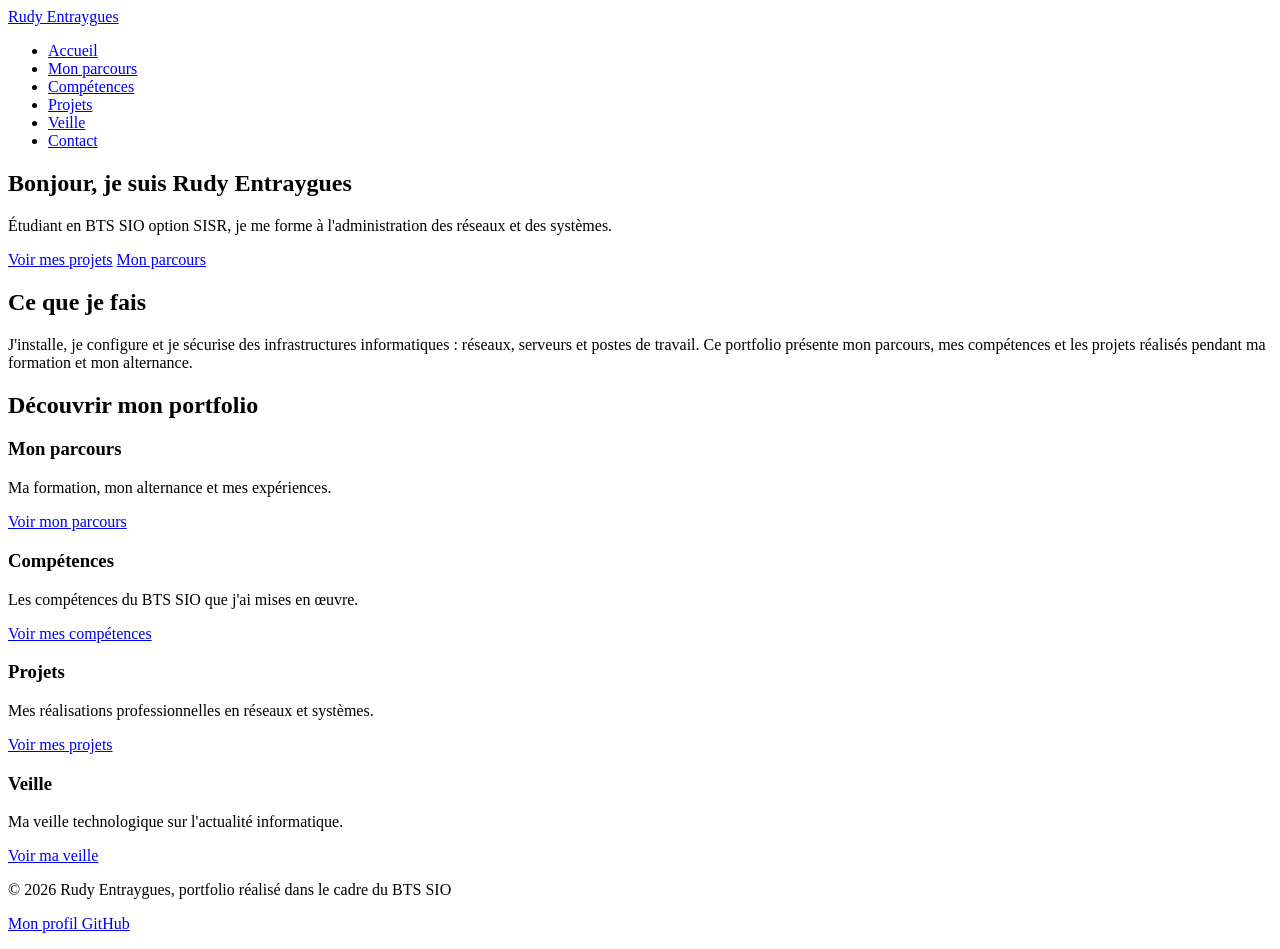
==== index.html @ b10cf6ee "feat: créer la structure HTML de la page d'accueil" ====
<!DOCTYPE html>
<html lang="fr">
<head>
    <meta charset="UTF-8">
    <meta name="viewport" content="width=device-width, initial-scale=1.0">
    <title>Rudy Entraygues | Portfolio</title>
    <meta name="description" content="Portfolio de Rudy Entraygues, étudiant en BTS SIO option SISR.">
    <link rel="stylesheet" href="css/style.css">
    <script src="js/script.js" defer></script>
</head>
<body>
    <!-- En-tête : nom du site et menu de navigation, présent sur toutes les pages -->
    <header class="en-tete">
        <a class="logo" href="index.html">Rudy Entraygues</a>

        <nav aria-label="Menu principal">
            <ul class="menu">
                <li><a href="index.html" aria-current="page">Accueil</a></li>
                <li><a href="mon-parcours.html">Mon parcours</a></li>
                <li><a href="competences.html">Compétences</a></li>
                <li><a href="projets.html">Projets</a></li>
                <li><a href="veille.html">Veille</a></li>
                <li><a href="contact.html">Contact</a></li>
            </ul>
        </nav>
    </header>

    <!-- Contenu principal de la page d'accueil -->
    <main>
        <!-- Héros : première section, présentation rapide (fond clair) -->
        <section class="heros">
            <h1>Bonjour, je suis Rudy Entraygues</h1>
            <p class="accroche">Étudiant en BTS SIO option SISR, je me forme à l'administration des réseaux et des systèmes.</p>
            <div class="boutons">
                <a class="bouton bouton-principal" href="projets.html">Voir mes projets</a>
                <a class="bouton bouton-secondaire" href="mon-parcours.html">Mon parcours</a>
            </div>
        </section>

        <!-- Présentation : ce que je fais (fond sombre) -->
        <section class="presentation">
            <h2>Ce que je fais</h2>
            <p>J'installe, je configure et je sécurise des infrastructures informatiques : réseaux, serveurs et postes de travail. Ce portfolio présente mon parcours, mes compétences et les projets réalisés pendant ma formation et mon alternance.</p>
        </section>

        <!-- Raccourcis : une carte par grande partie du portfolio (fond gris clair) -->
        <section class="raccourcis">
            <h2>Découvrir mon portfolio</h2>
            <div class="cartes">
                <article class="carte">
                    <h3>Mon parcours</h3>
                    <p>Ma formation, mon alternance et mes expériences.</p>
                    <a href="mon-parcours.html">Voir mon parcours</a>
                </article>
                <article class="carte">
                    <h3>Compétences</h3>
                    <p>Les compétences du BTS SIO que j'ai mises en œuvre.</p>
                    <a href="competences.html">Voir mes compétences</a>
                </article>
                <article class="carte">
                    <h3>Projets</h3>
                    <p>Mes réalisations professionnelles en réseaux et systèmes.</p>
                    <a href="projets.html">Voir mes projets</a>
                </article>
                <article class="carte">
                    <h3>Veille</h3>
                    <p>Ma veille technologique sur l'actualité informatique.</p>
                    <a href="veille.html">Voir ma veille</a>
                </article>
            </div>
        </section>
    </main>

    <!-- Pied de page : présent sur toutes les pages -->
    <footer class="pied-de-page">
        <p>© 2026 Rudy Entraygues, portfolio réalisé dans le cadre du BTS SIO</p>
        <p><a href="https://github.com/RudyEntraygues">Mon profil GitHub</a></p>
    </footer>
</body>
</html>
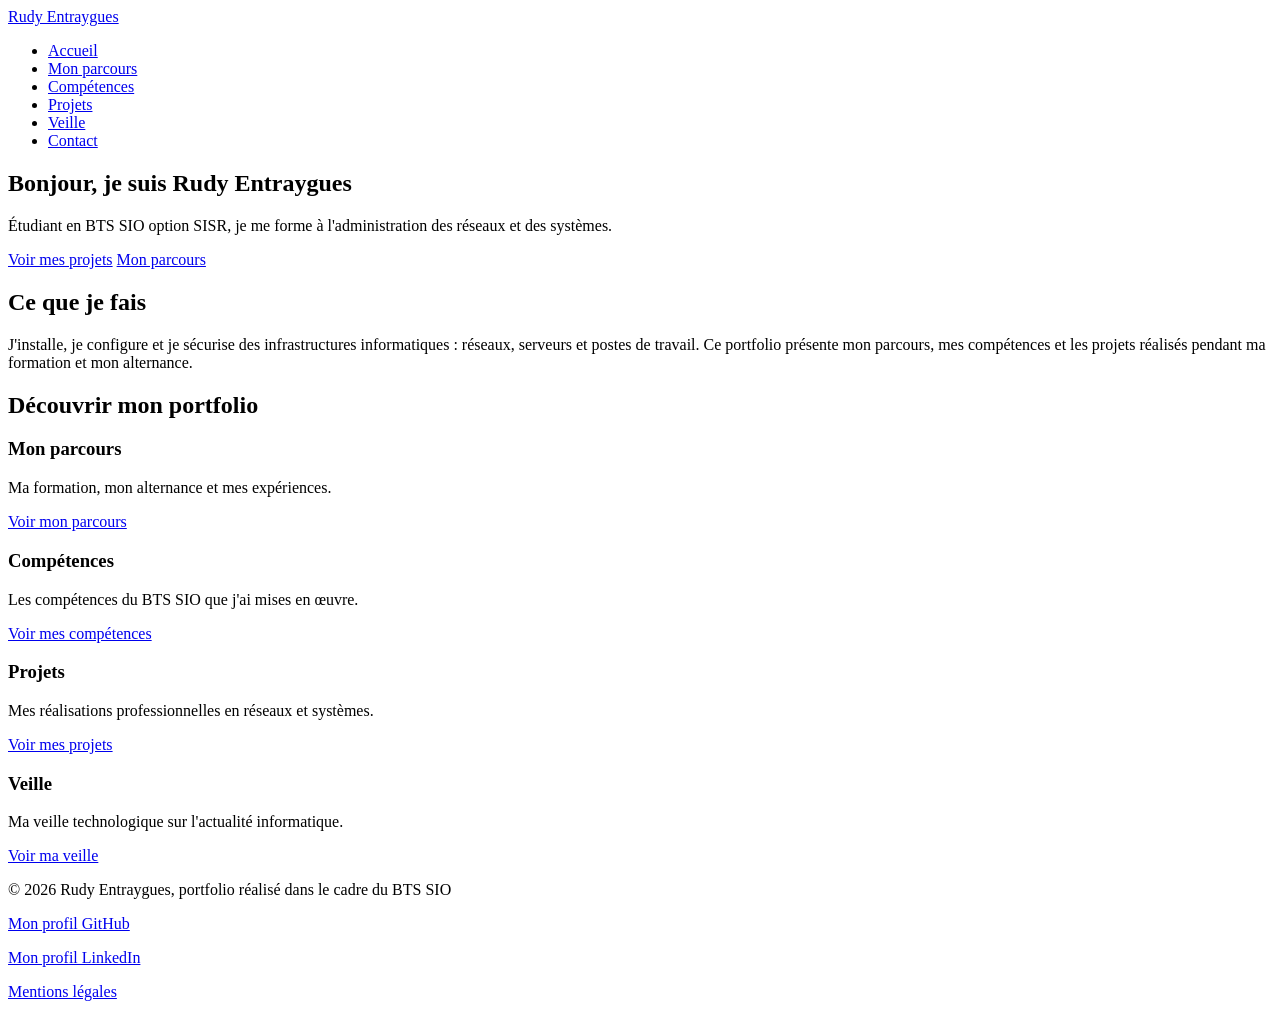
==== commit 4bcf6a94: "docs: corriger le journal avec la rubrique problèmes et solutions + Création des mentions légale" ====
--- a/index.html
+++ b/index.html
@@ -27,7 +27,7 @@
 
     <!-- Contenu principal de la page d'accueil -->
     <main>
-        <!-- Héros : première section, présentation rapide (fond clair) -->
+        <!-- Héros : première section, présentation rapide avec mon nom, une accroche et deux liens -->
         <section class="heros">
             <h1>Bonjour, je suis Rudy Entraygues</h1>
             <p class="accroche">Étudiant en BTS SIO option SISR, je me forme à l'administration des réseaux et des systèmes.</p>
@@ -37,13 +37,13 @@
             </div>
         </section>
 
-        <!-- Présentation : ce que je fais (fond sombre) -->
+        <!-- Présentation : ce que je fais, en quelques phrases -->
         <section class="presentation">
             <h2>Ce que je fais</h2>
             <p>J'installe, je configure et je sécurise des infrastructures informatiques : réseaux, serveurs et postes de travail. Ce portfolio présente mon parcours, mes compétences et les projets réalisés pendant ma formation et mon alternance.</p>
         </section>
 
-        <!-- Raccourcis : une carte par grande partie du portfolio (fond gris clair) -->
+        <!-- Raccourcis : une carte par grande partie du portfolio -->
         <section class="raccourcis">
             <h2>Découvrir mon portfolio</h2>
             <div class="cartes">
@@ -75,6 +75,8 @@
     <footer class="pied-de-page">
         <p>© 2026 Rudy Entraygues, portfolio réalisé dans le cadre du BTS SIO</p>
         <p><a href="https://github.com/RudyEntraygues">Mon profil GitHub</a></p>
+        <p><a href="https://linkedin.com/in/rudy-entraygues">Mon profil LinkedIn</a></p>
+        <p><a href="mentions-legales.html">Mentions légales</a></p>
     </footer>
 </body>
 </html>
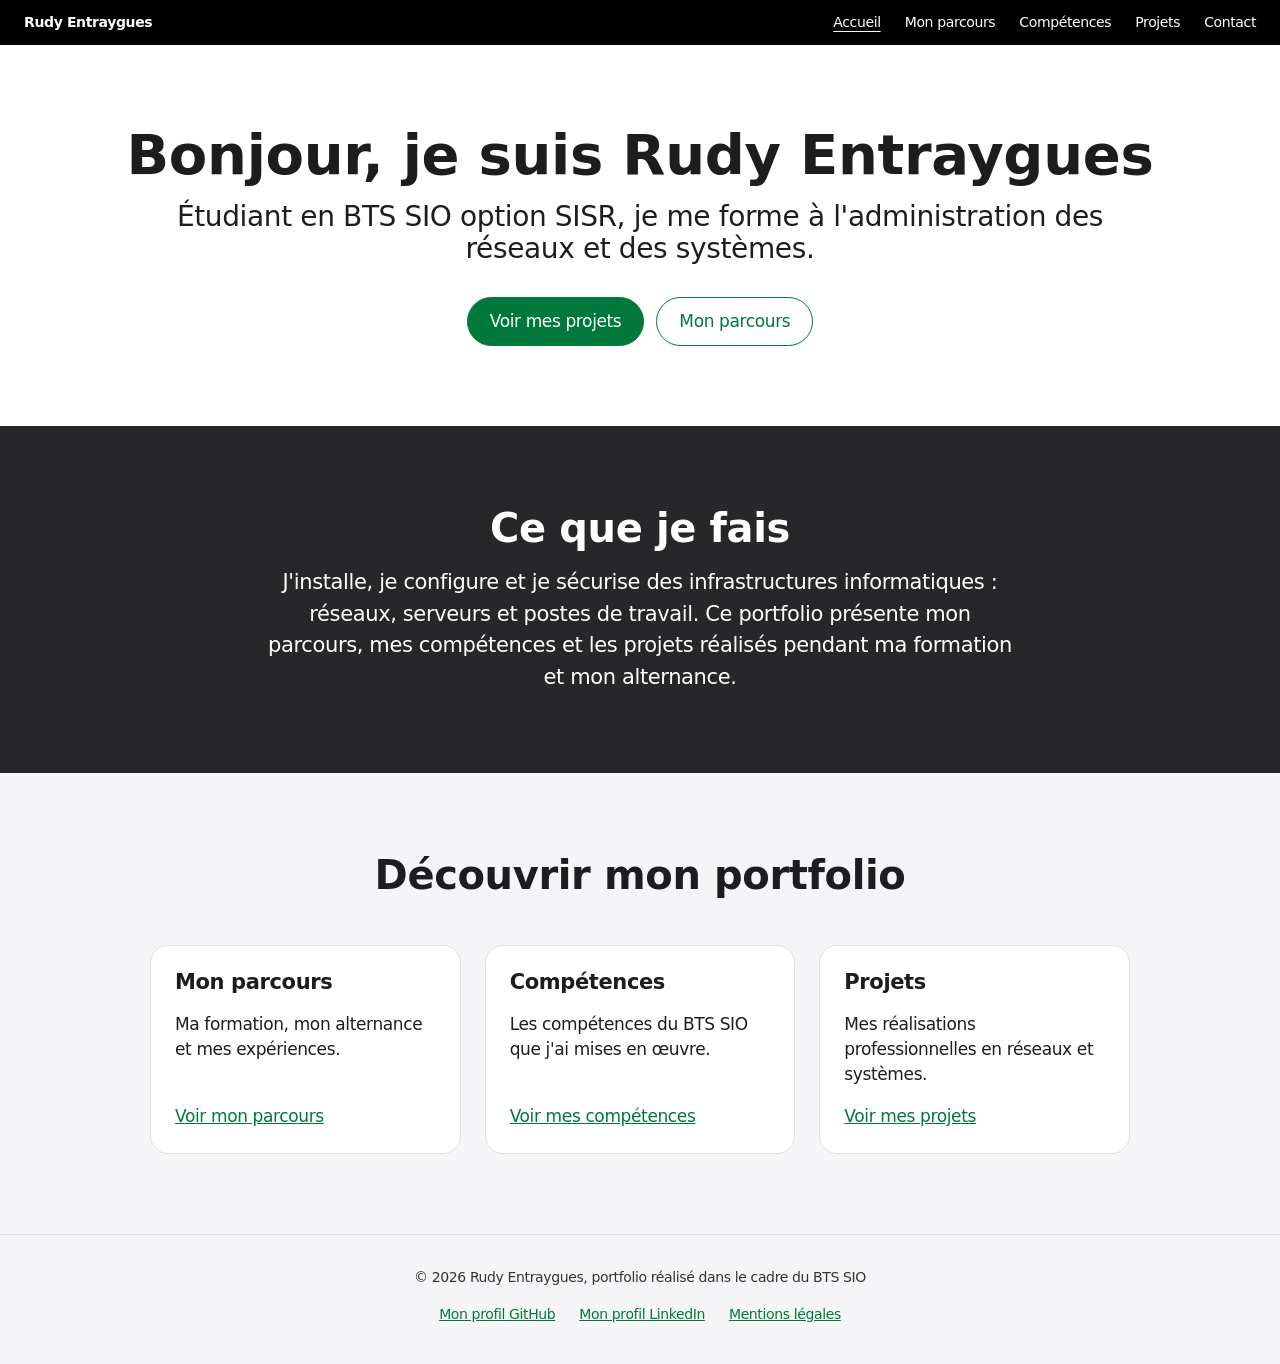
==== commit be1375f4: "feat: retirer les accès à la page Veille en attendant son contenu" ====
--- a/index.html
+++ b/index.html
@@ -19,7 +19,6 @@
                 <li><a href="mon-parcours.html">Mon parcours</a></li>
                 <li><a href="competences.html">Compétences</a></li>
                 <li><a href="projets.html">Projets</a></li>
-                <li><a href="veille.html">Veille</a></li>
                 <li><a href="contact.html">Contact</a></li>
             </ul>
         </nav>
@@ -62,11 +61,6 @@
                     <p>Mes réalisations professionnelles en réseaux et systèmes.</p>
                     <a href="projets.html">Voir mes projets</a>
                 </article>
-                <article class="carte">
-                    <h3>Veille</h3>
-                    <p>Ma veille technologique sur l'actualité informatique.</p>
-                    <a href="veille.html">Voir ma veille</a>
-                </article>
             </div>
         </section>
     </main>
--- a/css/style.css
+++ b/css/style.css
@@ -0,0 +1,357 @@
+/* ==========================================================
+   Feuille de style du portfolio
+   Les valeurs viennent de DESIGN.md
+   ========================================================== */
+
+/* ---------- 1. Variables (les « ingrédients » du design) ---------- */
+:root {
+  /* Couleurs : un seul vert pour tout ce qui est cliquable */
+  --couleur-principale: #00783c; /* liens et boutons sur fond clair */
+  --couleur-focus: #008643; /* contour au clavier */
+  --couleur-principale-sombre: #00ab56; /* liens sur fond sombre */
+
+  /* Couleurs du texte */
+  --texte: #1d1d1f; /* texte sur fond clair */
+  --texte-sur-sombre: #ffffff; /* texte sur fond sombre */
+  --texte-attenue-sombre: #cccccc; /* texte secondaire sur fond sombre */
+  --texte-pied-de-page: #333333; /* texte du pied de page */
+
+  /* Couleurs de fond */
+  --fond-blanc: #ffffff;
+  --fond-parchemin: #f5f5f7; /* gris très clair */
+  --fond-sombre: #272729; /* sections sombres */
+  --fond-noir: #000000; /* barre de navigation */
+  --bordure: #e0e0e0; /* bordure fine des cartes */
+
+  /* Polices : celle du système, aucune police à télécharger */
+  --police-titres: "SF Pro Display", system-ui, -apple-system, sans-serif;
+  --police-texte: "SF Pro Text", system-ui, -apple-system, sans-serif;
+
+  /* Espacements */
+  --espace-xxs: 4px;
+  --espace-xs: 8px;
+  --espace-sm: 12px;
+  --espace-md: 17px;
+  --espace-lg: 24px;
+  --espace-xl: 32px;
+  --espace-xxl: 48px;
+  --espace-section: 80px;
+
+  /* Arrondis */
+  --arrondi-sm: 8px;
+  --arrondi-lg: 18px; /* cartes */
+  --arrondi-pilule: 9999px; /* boutons */
+
+  /* Largeur maximale du contenu */
+  --largeur-max: 980px;
+}
+
+/* ---------- 2. Base (s'applique à toute la page) ---------- */
+
+/* La largeur d'un élément inclut ses marges intérieures et sa bordure :
+   les calculs de taille sont plus simples */
+*,
+*::before,
+*::after {
+  box-sizing: border-box;
+}
+
+body {
+  margin: 0; /* supprime la marge blanche ajoutée par le navigateur */
+  font-family: var(--police-texte);
+  font-size: 1.0625rem; /* 17px, taille du texte courant prévue par DESIGN.md */
+  line-height: 1.47;
+  letter-spacing: -0.374px;
+  color: var(--texte);
+  background-color: var(--fond-blanc);
+}
+
+/* Titres : police d'affichage, graisse 600 (jamais 700 selon DESIGN.md) */
+h1,
+h2,
+h3 {
+  margin: 0 0 var(--espace-md);
+  font-family: var(--police-titres);
+  font-weight: 600;
+  line-height: 1.1;
+}
+
+p {
+  margin: 0 0 var(--espace-md);
+}
+
+/* Liens : le vert principal, le seul vert « cliquable » */
+a {
+  color: var(--couleur-principale);
+}
+
+/* Contour bien visible quand on navigue au clavier (touche Tab) */
+a:focus-visible {
+  outline: 2px solid var(--couleur-focus);
+  outline-offset: 2px;
+}
+
+/* ---------- 3. En-tête et menu ---------- */
+
+/* Barre noire en haut de page. flex = les éléments se placent en ligne ;
+   flex-wrap = ils passent à la ligne s'il n'y a plus de place (mobile) */
+.en-tete {
+  display: flex;
+  flex-wrap: wrap;
+  align-items: center;
+  justify-content: space-between; /* nom à gauche, menu à droite */
+  gap: 0 var(--espace-lg);
+  padding: 0 var(--espace-lg);
+  background-color: var(--fond-noir);
+}
+
+/* Mon nom, en lien vers l'accueil */
+.logo {
+  display: inline-block;
+  padding: var(--espace-sm) 0; /* même hauteur que les liens du menu */
+  color: var(--texte-sur-sombre);
+  font-size: 0.875rem; /* 14px */
+  font-weight: 600;
+  text-decoration: none;
+}
+
+/* La liste du menu : sans puces, en ligne */
+.menu {
+  display: flex;
+  flex-wrap: wrap;
+  gap: 0 var(--espace-lg);
+  margin: 0;
+  padding: 0;
+  list-style: none;
+}
+
+/* Les liens du menu : blancs, sans soulignement.
+   Les marges intérieures donnent une zone cliquable d'au moins 44px de haut */
+.menu a {
+  display: inline-block;
+  padding: var(--espace-sm) 0;
+  color: var(--texte-sur-sombre);
+  font-size: 0.875rem; /* 14px */
+  text-decoration: none;
+}
+
+/* La page en cours est soulignée : on sait où on est sans se fier à la couleur */
+.menu a[aria-current="page"] {
+  text-decoration: underline;
+  text-underline-offset: 4px;
+}
+
+/* ---------- 4. Héros (première section de l'accueil) ---------- */
+
+/* Tuile claire : fond blanc, contenu centré, beaucoup d'espace autour */
+.heros {
+  padding: var(--espace-section) var(--espace-lg);
+  background-color: var(--fond-blanc);
+  text-align: center;
+}
+
+/* Grand titre : lettres légèrement resserrées, comme le prévoit DESIGN.md */
+.heros h1 {
+  font-size: 3.5rem; /* 56px */
+  line-height: 1.07;
+  letter-spacing: -0.28px;
+}
+
+/* Accroche : plus grande que le texte courant, largeur limitée pour la lecture */
+.accroche {
+  max-width: var(--largeur-max);
+  margin: 0 auto var(--espace-xl); /* auto à gauche et à droite = centré */
+  font-size: 1.75rem; /* 28px */
+  line-height: 1.14;
+}
+
+/* Les deux boutons côte à côte, centrés, et l'un sous l'autre si la place manque */
+.boutons {
+  display: flex;
+  flex-wrap: wrap;
+  justify-content: center;
+  gap: var(--espace-sm);
+}
+
+/* Forme commune des boutons : une pilule */
+.bouton {
+  display: inline-block;
+  padding: 11px 22px;
+  border: 1px solid var(--couleur-principale);
+  border-radius: var(--arrondi-pilule);
+  text-decoration: none;
+}
+
+/* Bouton principal : vert plein, texte blanc */
+.bouton-principal {
+  background-color: var(--couleur-principale);
+  color: var(--texte-sur-sombre);
+}
+
+/* Bouton secondaire : contour vert, fond transparent */
+.bouton-secondaire {
+  background-color: transparent;
+  color: var(--couleur-principale);
+}
+
+/* Écrans moyens (tablette, petit ordinateur) : titre réduit */
+@media (max-width: 1068px) {
+  .heros h1 {
+    font-size: 2.5rem; /* 40px */
+  }
+}
+
+/* Téléphones : titre, accroche et espaces réduits */
+@media (max-width: 640px) {
+  .heros {
+    padding: var(--espace-xxl) var(--espace-lg);
+  }
+
+  .heros h1 {
+    font-size: 2.125rem; /* 34px */
+  }
+
+  .accroche {
+    font-size: 1.3125rem; /* 21px */
+  }
+}
+
+/* ---------- 5. Présentation (section sombre) ---------- */
+
+/* Tuile sombre : le changement de fond sépare cette section du héros */
+.presentation {
+  padding: var(--espace-section) var(--espace-lg);
+  background-color: var(--fond-sombre);
+  color: var(--texte-sur-sombre);
+  text-align: center;
+}
+
+.presentation h2 {
+  font-size: 2.5rem; /* 40px */
+}
+
+/* Paragraphe plus grand et plus aéré, largeur limitée pour la lecture */
+.presentation p {
+  max-width: 760px;
+  margin: 0 auto;
+  font-size: 1.3125rem; /* 21px */
+  line-height: 1.5;
+}
+
+/* Sur fond sombre, les liens utilisent le vert clair (prévu pour la suite) */
+.presentation a {
+  color: var(--couleur-principale-sombre);
+}
+
+/* Téléphones : moins d'espace, titre et texte réduits */
+@media (max-width: 640px) {
+  .presentation {
+    padding: var(--espace-xxl) var(--espace-lg);
+  }
+
+  .presentation h2 {
+    font-size: 1.75rem; /* 28px */
+  }
+
+  .presentation p {
+    font-size: 1.0625rem; /* 17px */
+  }
+}
+
+/* ---------- 6. Raccourcis (cartes vers les autres pages) ---------- */
+
+/* Tuile parchemin : fond gris très clair, pour alterner avec la section sombre */
+.raccourcis {
+  padding: var(--espace-section) var(--espace-lg);
+  background-color: var(--fond-parchemin);
+}
+
+.raccourcis h2 {
+  margin-bottom: var(--espace-xxl);
+  font-size: 2.5rem; /* 40px */
+  text-align: center;
+}
+
+/* Grille : 3 colonnes de même largeur, 24px entre les cartes */
+.cartes {
+  display: grid;
+  grid-template-columns: repeat(3, 1fr);
+  gap: var(--espace-lg);
+  max-width: var(--largeur-max);
+  margin: 0 auto;
+}
+
+/* Carte : fond blanc, bordure fine, coins arrondis, pas d'ombre.
+   flex en colonne pour pouvoir pousser le lien tout en bas */
+.carte {
+  display: flex;
+  flex-direction: column;
+  padding: var(--espace-lg);
+  background-color: var(--fond-blanc);
+  border: 1px solid var(--bordure);
+  border-radius: var(--arrondi-lg);
+}
+
+.carte h3 {
+  font-size: 1.3125rem; /* 21px */
+  line-height: 1.19;
+}
+
+/* Le texte prend toute la place libre : les liens des cartes sont alignés en bas */
+.carte p {
+  flex-grow: 1;
+}
+
+/* Tablettes et petits ordinateurs : 2 colonnes */
+@media (max-width: 1068px) {
+  .cartes {
+    grid-template-columns: repeat(2, 1fr);
+  }
+}
+
+/* Téléphones : 1 colonne, moins d'espace, titre réduit */
+@media (max-width: 640px) {
+  .raccourcis {
+    padding: var(--espace-xxl) var(--espace-lg);
+  }
+
+  .raccourcis h2 {
+    font-size: 1.75rem; /* 28px */
+  }
+
+  .cartes {
+    grid-template-columns: 1fr;
+  }
+}
+
+/* ---------- 7. Pied de page ---------- */
+
+/* Même fond que les cartes : une ligne fine marque la séparation.
+   flex + flex-wrap : les liens se placent côte à côte et passent à la ligne si besoin */
+.pied-de-page {
+  display: flex;
+  flex-wrap: wrap;
+  justify-content: center;
+  gap: var(--espace-xs) var(--espace-lg);   /* 8px entre les lignes, 24px entre les liens */
+  padding: var(--espace-xl) var(--espace-lg);
+  border-top: 1px solid var(--bordure);
+  background-color: var(--fond-parchemin);
+  color: var(--texte-pied-de-page);
+  font-size: 0.875rem; /* 14px */
+  text-align: center;
+}
+
+.pied-de-page p {
+  margin: 0;
+}
+
+/* Le copyright prend toute la largeur : il reste seul sur sa ligne, au-dessus des liens */
+.pied-de-page p:first-child {
+  flex-basis: 100%;
+}
+
+/* Marge intérieure verticale : zone cliquable plus haute sans épaissir le pied de page */
+.pied-de-page a {
+  display: inline-block;
+  padding: var(--espace-xs) 0;
+}
